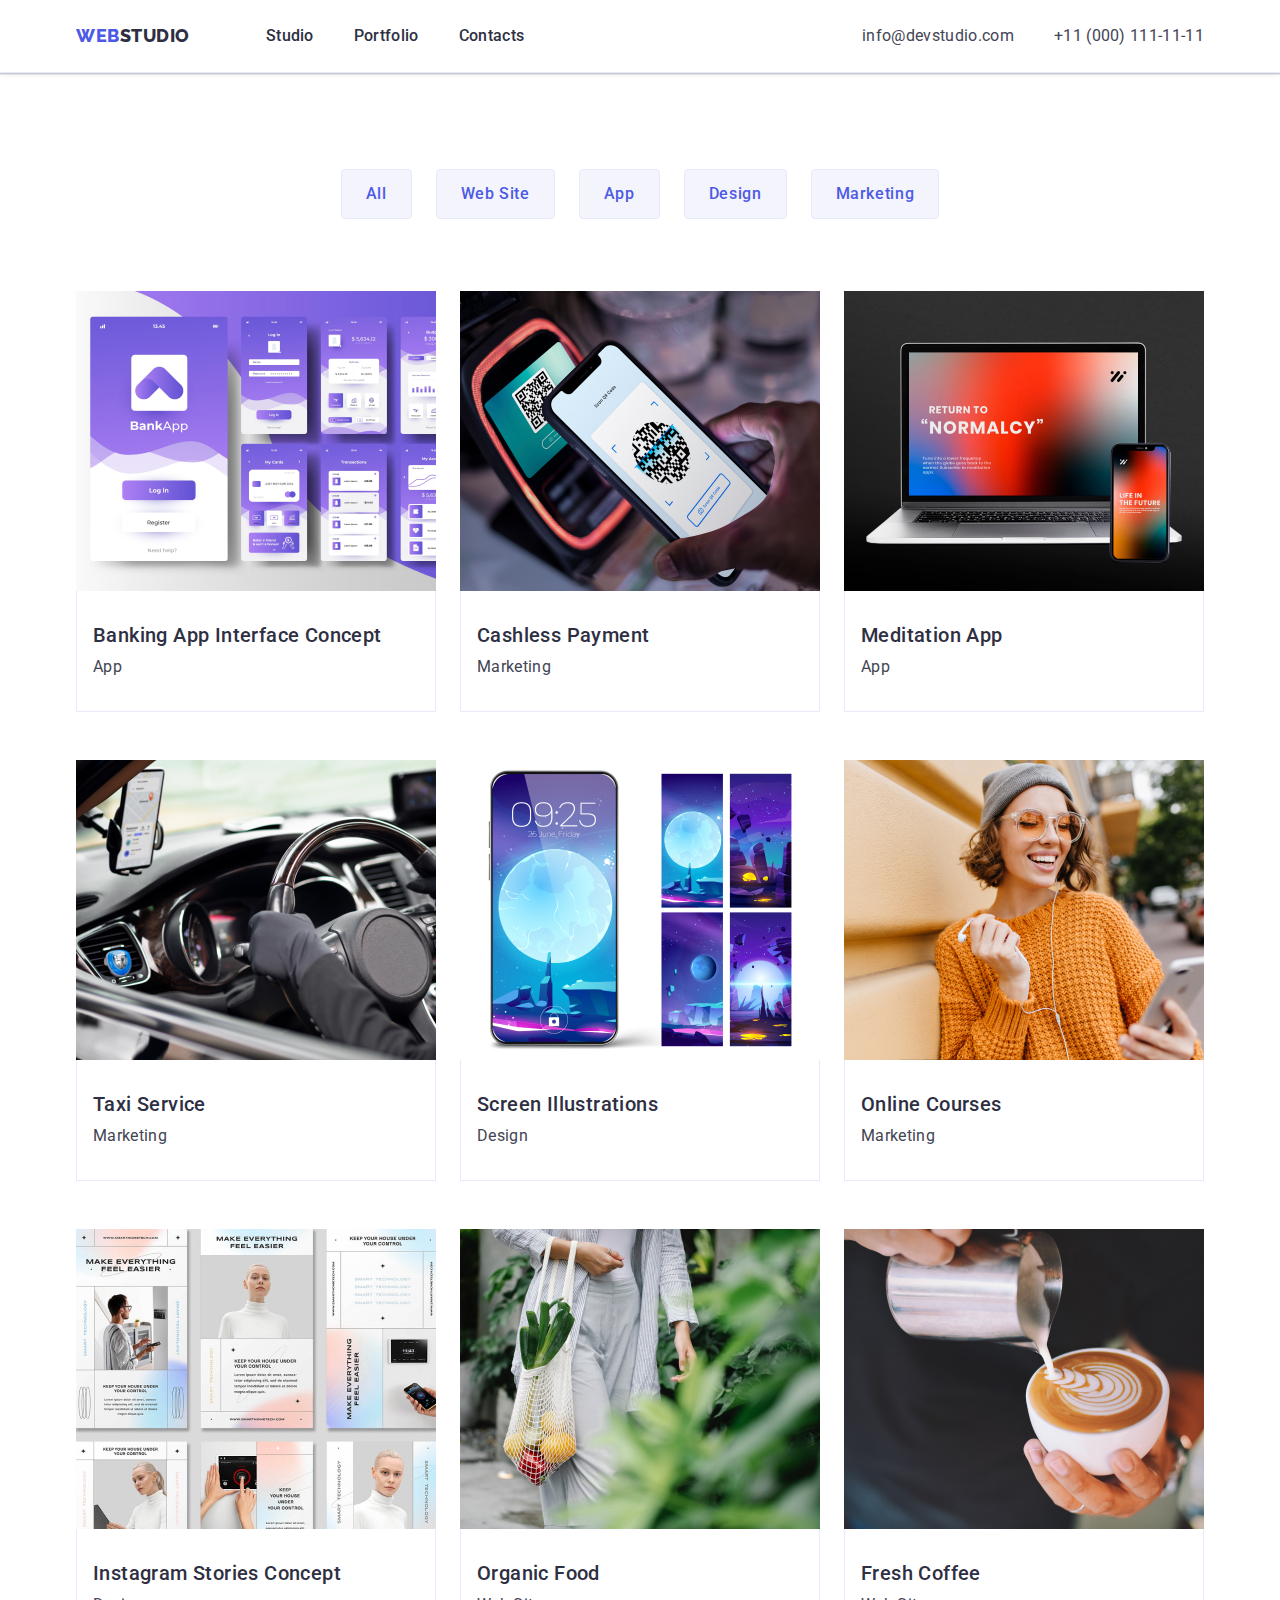
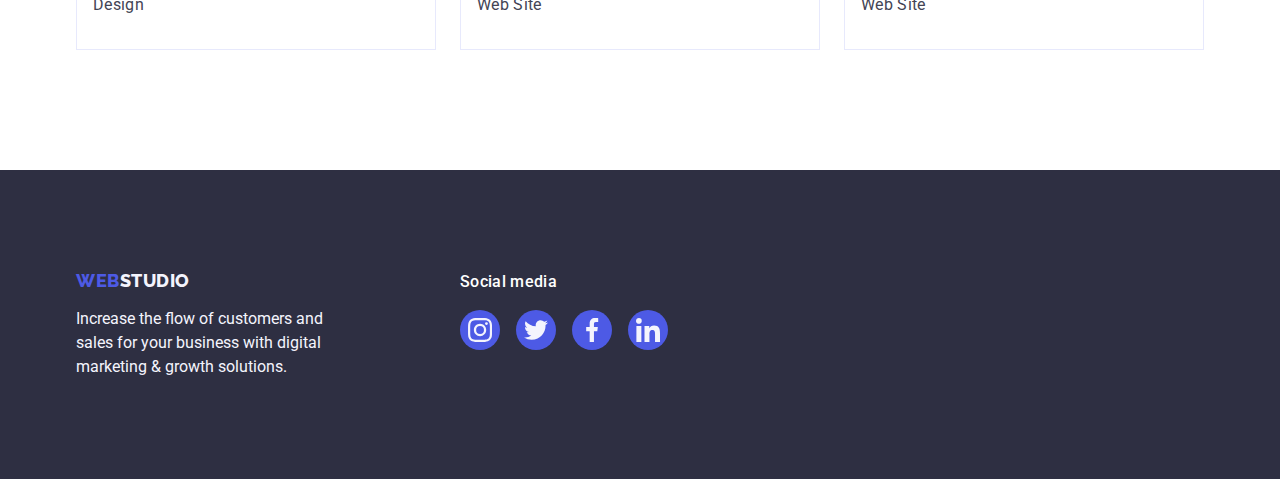
==== portfolio.html @ 81c011bb "Initial commit" ====
<!DOCTYPE html>
<html lang="en">
  <head>
    <meta charset="UTF-8" />
    <meta http-equiv="X-UA-Compatible" content="IE=edge" />
    <meta name="viewport" content="width=device-width, initial-scale=1.0" />
    <title>Document</title>
    <link rel="preconnect" href="https://fonts.googleapis.com" />
    <link rel="preconnect" href="https://fonts.gstatic.com" crossorigin />
    <link
      href="https://fonts.googleapis.com/css2?family=Raleway:wght@800&family=Roboto:wght@400;500;700;900&display=swap"
      rel="stylesheet"
    />
    <link
      rel="stylesheet"
      href="https://cdnjs.cloudflare.com/ajax/libs/modern-normalize/1.1.0/modern-normalize.min.css"
    />
    <link rel="stylesheet" href="./css/styles.css" />
  </head>
  <body>
    <!-- Header -->
    <header class="page-header">
      <div class="container page-header-container">
        <nav class="page-navigation">
          <!-- logo -->
          <a class="logo link logo-header" href="./index.html"
            >Web<span class="logo-studio-theme-light">Studio</span>
          </a>
          <!-- Navigation -->
          <ul class="menu list">
            <li class="menu-item">
              <a class="menu-link link" href="./index.html">Studio</a>
            </li>
            <li class="menu-item">
              <a class="menu-link link" href="./portfolio.html">Portfolio</a>
            </li>
            <li class="menu-item">
              <a class="menu-link link" href="">Contacts</a>
            </li>
          </ul>
        </nav>
        <!-- Contacts -->
        <address class="contacts">
          <ul class="contacts-list list">
            <li class="contacts-list-item">
              <a class="contact-link link" href="mailto:info@devstudio.com"
                >info@devstudio.com</a
              >
            </li>
            <li class="contacts-list-item">
              <a class="contact-link link" href="tel:+110001111111"
                >+11 (000) 111-11-11</a
              >
            </li>
          </ul>
        </address>
      </div>
    </header>
    <!-- Main -->
    <main>
      <section class="projects section">
        <div class="container project-container">
          <h1 class="visually-hidden">Portfolio</h1>
          <!-- project filter -->
          <ul class="project-filter-list list">
            <li class="project-filter-list-item">
              <button class="projects-filter-btn" type="button">All</button>
            </li>
            <li class="project-filter-list-item">
              <button class="projects-filter-btn" type="button">
                Web Site
              </button>
            </li>
            <li class="project-filter-list-item">
              <button class="projects-filter-btn" type="button">App</button>
            </li>
            <li class="project-filter-list-item">
              <button class="projects-filter-btn" type="button">Design</button>
            </li>
            <li class="project-filter-list-item">
              <button class="projects-filter-btn" type="button">
                Marketing
              </button>
            </li>
          </ul>
          <!-- project cards -->
          <ul class="project-list list">
            <li class="project-list-item">
              <a class="project-link link" href="">
                <img
                  class="project-img"
                  src="./images/portfolio/banking-app.jpg"
                  alt="Mobile banking interface"
                  width="360"
                />
                <div class="project-list-text-content">
                  <h2 class="project-title">Banking App Interface Concept</h2>
                  <p class="project-category">App</p>
                </div>
              </a>
            </li>
            <li class="project-list-item">
              <a class="project-link link" href="">
                <img
                  class="project-img"
                  src="./images/portfolio/cashless-payment.jpg"
                  alt="Phone with QR
              code scanner"
                  width="360"
                />
                <div class="project-list-text-content">
                  <h2 class="project-title">Cashless Payment</h2>
                  <p class="project-category">Marketing</p>
                </div>
              </a>
            </li>
            <li class="project-list-item">
              <a class="project-link link" href="">
                <img
                  class="project-img"
                  src="./images/portfolio/meditation-app.jpg"
                  alt="laptop and smartphone"
                  width="360"
                />
                <div class="project-list-text-content">
                  <h2 class="project-title">Meditation App</h2>
                  <p class="project-category">App</p>
                </div>
              </a>
            </li>
            <li class="project-list-item">
              <a class="project-link link" href="">
                <img
                  class="project-img"
                  src="./images/portfolio/taxi-service.jpg"
                  alt="Car salon and phone"
                  width="360"
                />
                <div class="project-list-text-content">
                  <h2 class="project-title">Taxi Service</h2>
                  <p class="project-category">Marketing</p>
                </div>
              </a>
            </li>
            <li class="project-list-item">
              <a class="project-link link" href="">
                <img
                  class="project-img"
                  src="./images/portfolio/screen-illustrations.jpg"
                  alt="Phone and Screen Wallpapers"
                  width="360"
                />
                <div class="project-list-text-content">
                  <h2 class="project-title">Screen Illustrations</h2>
                  <p class="project-category">Design</p>
                </div>
              </a>
            </li>
            <li class="project-list-item">
              <a class="project-link link" href="">
                <img
                  class="project-img"
                  src="./images/portfolio/online-courses.jpg"
                  alt="girl with a phone"
                  width="360"
                />
                <div class="project-list-text-content">
                  <h2 class="project-title">Online Courses</h2>
                  <p class="project-category">Marketing</p>
                </div>
              </a>
            </li>
            <li class="project-list-item">
              <a class="project-link link" href="">
                <img
                  class="project-img"
                  src="./images/portfolio/instagram-stories.jpg"
                  alt="Instagram story cards"
                  width="360"
                />
                <div class="project-list-text-content">
                  <h2 class="project-title">Instagram Stories Concept</h2>
                  <p class="project-category">Design</p>
                </div>
              </a>
            </li>
            <li class="project-list-item">
              <a class="project-link link" href="">
                <img
                  class="project-img"
                  src="./images/portfolio/organic-food.jpg"
                  alt="Bag of vegetables"
                  width="360"
                />
                <div class="project-list-text-content">
                  <h2 class="project-title">Organic Food</h2>
                  <p class="project-category">Web Site</p>
                </div>
              </a>
            </li>
            <li class="project-list-item">
              <a class="project-link link" href="">
                <img
                  class="project-img"
                  src="./images/portfolio/fresh-coffee.jpg"
                  alt="Cup of coffee"
                  width="360"
                />
                <div class="project-list-text-content">
                  <h2 class="project-title">Fresh Coffee</h2>
                  <p class="project-category">Web Site</p>
                </div>
              </a>
            </li>
          </ul>
        </div>
      </section>
    </main>
    <!-- Footer -->
    <footer class="footer">
      <div class="container footer-container">
        <div class="footer-container-logo">
          <a class="logo link footer-logo-link" href="./index.html"
            >Web<span class="logo-studio-theme-dark">Studio</span></a
          >
          <p class="footer-text">
            Increase the flow of customers and sales for your business with
            digital marketing & growth solutions.
          </p>
        </div>
        <div class="footer-container-social">
          <p class="footer-social-text">Social media</p>
          <ul class="social-list list footer-sosial-list">
            <li class="social-list-item">
              <a href="" class="social-list-link footer-social-list-link">
                <svg
                  class="social-list-icon"
                  aria-label="icon instagram"
                  width="24"
                  height="24"
                >
                  <use href="./images/icons.svg#icon-instagram"></use>
                </svg>
              </a>
            </li>
            <li class="social-list-item">
              <a href="" class="social-list-link footer-social-list-link">
                <svg
                  class="social-list-icon"
                  aria-label="icon twitter"
                  width="24"
                  height="24"
                >
                  <use href="./images/icons.svg#icon-twitter"></use>
                </svg>
              </a>
            </li>
            <li class="social-list-item">
              <a href="" class="social-list-link footer-social-list-link">
                <svg
                  class="social-list-icon"
                  aria-label="icon facebook"
                  width="24"
                  height="24"
                >
                  <use href="./images/icons.svg#icon-facebook"></use>
                </svg>
              </a>
            </li>
            <li class="social-list-item">
              <a href="" class="social-list-link footer-social-list-link">
                <svg
                  class="social-list-icon"
                  aria-label="icon linkedin"
                  width="24"
                  height="24"
                >
                  <use href="./images/icons.svg#icon-linkedin"></use>
                </svg>
              </a>
            </li>
          </ul>
        </div>
      </div>
    </footer>
  </body>
</html>
---- css/styles.css ----
:root{
    --main-font-family: 'Roboto',sans-serif;
    --secondary-font-family: 'Raleway', sans-serif;
    --primary-text-color:#434455;
    --secondary-text-color:#2E2F42;
    --third-text-color: #F4F4FD;
    --accent-color: #404BBF;
    --logo-color:#4D5AE5;
    --white-color: #FFFFFF;
    --btn-color:#4D5AE5;
    --border-color:#E7E9FC;
    --icon-color:#8E8F99;
    --line-height:1.5;
    --font-size-text:16px;
    --letter-spacing: 0.02em;
}

body{
    font-family: var(--main-font-family);
    color:var(--primary-text-color);
    background-color: var(--white-color);
}

.list {
    list-style: none;
}

.link {
    text-decoration: none;
    color: inherit;
}

button {
    cursor: pointer;
}

h1,
h2,
h3,
h4,
p {
    margin-top: 0;
    margin-bottom: 0;
}

ul{
    margin-top: 0;
    margin-bottom: 0;
    padding-left: 0;
}

img {
    display: block;
}

.container {
    width: 1158px;
    margin-left: auto;
    margin-right: auto;
    padding-left: 15px;
    padding-right: 15px;
}
.section {
    padding-top: 120px;
    padding-bottom: 120px;
}
/* Header */
.page-header {
    border-bottom: 1px solid var(--border-color);
    box-shadow: 0px 2px 1px rgba(46, 47, 66, 0.08), 0px 1px 1px rgba(46, 47, 66, 0.16), 0px 1px 6px rgba(46, 47, 66, 0.08);
}

.page-header-container {
    display: flex;
    align-items: center;
    justify-content: space-between;
}

.page-navigation {
    display: flex;
    align-items: center;
}

.menu,
.contacts-list {
    display: flex;
    gap: 40px;
}


.logo {
    font-family: var(--secondary-font-family);
    font-weight: 800;
    font-size: 18px;
    line-height: 1.17;
    letter-spacing: 0.03em;
    text-transform: uppercase;
    color: var(--logo-color);

}

.logo-header{
    margin-right: 76px;
}

.logo-studio-theme-dark{
    color: var(--third-text-color);
}

.logo-studio-theme-light{
    color: var(--secondary-text-color);
}

.menu-link{
    font-weight: 500;
    font-size: var(--font-size-text);
    line-height: var(--line-height);
    letter-spacing: var(--letter-spacing);
    color: var(--secondary-text-color);
    padding: 24px 0;
    display: block;
}

.contacts{
    font-style: normal;
    font-size: var(--font-size-text);
    line-height: var(--line-height);
    letter-spacing: var(--letter-spacing);
}

.menu-link:hover,
.menu-link:focus,
.contact-link:hover,
.contact-link:focus{
    color: var(--accent-color);
}



/* main */
.hero{
    background-color: var(--secondary-text-color);
    padding: 188px 0;
    background-image: linear-gradient(rgba(46, 47, 66, 0.7), rgba(46, 47, 66, 0.7)),
            url('../images/hero/bg.jpg');
    background-size: cover;
    background-repeat: no-repeat;
    background-position: center;
    max-width: 1440px;
    margin: 0 auto;
}


.main-title{
    font-weight: 700;
    font-size: 56px;
    line-height: 1.07;
    text-align: center;
    margin: 0 auto 48px;
    color: var(--white-color);
    letter-spacing: var(--letter-spacing);
    max-width: 496px;
}
.modal-open-btn{
    min-width: 169px;
    padding: 16px 32px;
    display: block;
    margin: auto;
    border: none;
    border-radius: 4px;
    box-shadow: 0px 4px 4px rgba(0, 0, 0, 0.15);
    background-color: var(--btn-color);
    font-weight: 500;
    font-size: var(--font-size-text);
    line-height: var(--line-height);
    letter-spacing: 0.04em;
    color: var(--white-color);


}
.modal-open-btn:hover,
.modal-open-btn:focus{
    background-color: var(--accent-color);
}

.section-title{
    font-weight: 700;
    font-size: 36px;
    line-height: 1.11;
    color: var(--secondary-text-color);
    text-align: center;
    text-transform: capitalize;
    letter-spacing: var(--letter-spacing);
    margin-bottom: 72px;
}

/* section-advantages */
.visually-hidden {
    position: absolute;
    width: 1px;
    height: 1px;
    margin: -1px;
    border: 0;
    padding: 0;
    white-space: nowrap;
    clip-path: inset(100%);
    clip: rect(0 0 0 0);
    overflow: hidden;
}

.container-advantages-list-icon{
    display: flex;
    align-items: center;
    justify-content: center;
    height: 112px;
    background-color: var(--third-text-color);
    border-radius: 4px;
    margin-bottom: 8px;
}
.advantages-list{
    display: flex;
    gap: 24px;
}
.advantages-list-item{
    width: calc((100% - 72px) / 4);
}

.advantages-list-title{
    font-weight: 500;
    font-size: 20px;
    line-height: 1.2;
    color: var(--secondary-text-color);
    letter-spacing: var(--letter-spacing);
    margin-bottom: 8px;
}
.advantages-list-text{
    font-size: var(--font-size-text);
    line-height: var(--line-height);
    letter-spacing: var(--letter-spacing);
}
/* section services */
.services{
    padding-top: 0;
}
.services-list{
    display: flex;
    gap: 24px;
}
.services-list-item{
    width: calc((100% - 48px) / 3);
}

/* section-team */
.team{
    background-color: var(--third-text-color);
}
.team-list{
    display: flex;
    gap: 24px;
}
.team-list-item{
    width: calc((100% - 72px) / 4);
}
.team-list-text-content{
    padding: 32px 0;
}
.team-list-item{
    background-color: var(--white-color);
    box-shadow: 0px 1px 6px rgba(46, 47, 66, 0.08), 0px 1px 1px rgba(46, 47, 66, 0.16), 0px 2px 1px rgba(46, 47, 66, 0.08);
    border-radius: 0px 0px 4px 4px;
}
.team-list-name{
    font-weight: 500;
    font-size: 20px;
    line-height: 1.2;
    color: var(--secondary-text-color);
    text-align: center;
    letter-spacing: var(--letter-spacing);
    margin-bottom: 8px;
}

.team-list-position{
    font-size: var(--font-size-text);
    line-height: var(--line-height);
    text-align: center;
    letter-spacing: var(--letter-spacing);
    margin-bottom: 8px;
}
.social-list {
    display: flex;
    justify-content: center;
    gap: 24px;
}

.social-list-link {
    display: flex;
    justify-content: center;
    align-items: center;
    width: 40px;
    height: 40px;
    border-radius: 50%;
    background-color: var(--logo-color);
}
.social-list-icon{
    fill: var(--third-text-color);
}
.team-social-list-link:hover ,
.team-social-list-link:focus  {
    background-color: var(--accent-color);
}

/* section cusromers */
.customers-title{
    line-height: 1.1;
}
.customers-list {
    display: flex;
    justify-content: center;
    gap: 24px;
}

.customers-list-link{
    display: flex;
    justify-content: center;
    align-items: center;
    height: 88px;
    border-radius: 4px;
    border: 1px solid var(--icon-color);
    color: var(--icon-color);
}
.customers-list-item{
    width: calc((100% - 120px) / 6);
}
.customers-list-link:hover ,
.customers-list-link:focus  {
    border-color: var(--accent-color);
}
.customers-list-link:hover ,
.customers-list-link:focus {
    color: var(--accent-color);

}
.customers-list-icon{
    fill: currentColor;
}
/* footer */
.footer-container{
    display: flex;
    align-items: baseline;
}
.footer-container-logo{
    margin-right: 120px;
}
.footer{
    background-color: var(--secondary-text-color);
    padding-top: 100px;
    padding-bottom: 100px;
}
.footer-logo-link{
    margin-bottom: 16px;
    display: inline-block;
}

.footer-text{
    font-size: var(--font-size-text);
    line-height: var(--line-height);
    color: var(--third-text-color);
    max-width: 264px;
}
.footer-social-text{
    font-weight: 500;
    font-size: var(--font-size-text);
    line-height: var(--line-height);
    letter-spacing: var(--letter-spacing);
    color: var(--white-color);
    margin-bottom: 16px;
}
.footer-sosial-list{
    gap:16px;
}
.footer-social-list-link:hover,
.footer-social-list-link:focus {
    background-color: #31D0AA;
}
/* portfolio */
.projects {
    padding-top: 96px;
}

.project-filter-list {
    display: flex;
    gap: 24px;
    justify-content: center;
    margin-bottom: 72px;
}

.projects-filter-btn{
    min-width: 70px;
    padding: 12px 24px;
    border: 1px solid var(--border-color);
    border-radius: 4px;
    background-color: var(--third-text-color);
    font-weight: 500;
    font-size: 16px;
    line-height: var(--line-height);
    text-align: center;
    letter-spacing: 0.04em;
    color: var(--btn-color);
}

.projects-filter-btn:hover,
.projects-filter-btn:focus {
    background-color: var(--accent-color);
    color: var(--white-color);
    box-shadow: 0px 3px 1px rgba(0, 0, 0, 0.1), 0px 2px 1px rgba(0, 0, 0, 0.08), 0px 2px 2px rgba(0, 0, 0, 0.12);
    border-color: transparent;
}
.project-link{
    display: block;
}


.project-link:hover,
.project-link:focus{
    box-shadow: 0px 1px 6px rgba(46, 47, 66, 0.08), 0px 1px 1px rgba(46, 47, 66, 0.16), 0px 2px 1px rgba(46, 47, 66, 0.08);
}

.project-list{
    display: flex;
    flex-wrap: wrap;
    align-content: stretch;
    gap: 48px 24px;
}
.project-list-text-content{
    padding: 32px 16px;
    border: 1px solid var(--border-color);
    border-top: none;
}
.project-list-item{
    width: calc((100% - 48px) / 3);
}
.project-title {
    font-weight: 500;
    font-size: 20px;
    line-height: 1.2;
    color: var(--secondary-text-color);
    letter-spacing: var(--letter-spacing);
    margin-bottom: 8px;
}

.project-category{
    font-size: 16px;
    line-height: var(--line-height);
    letter-spacing: var(--letter-spacing);
}
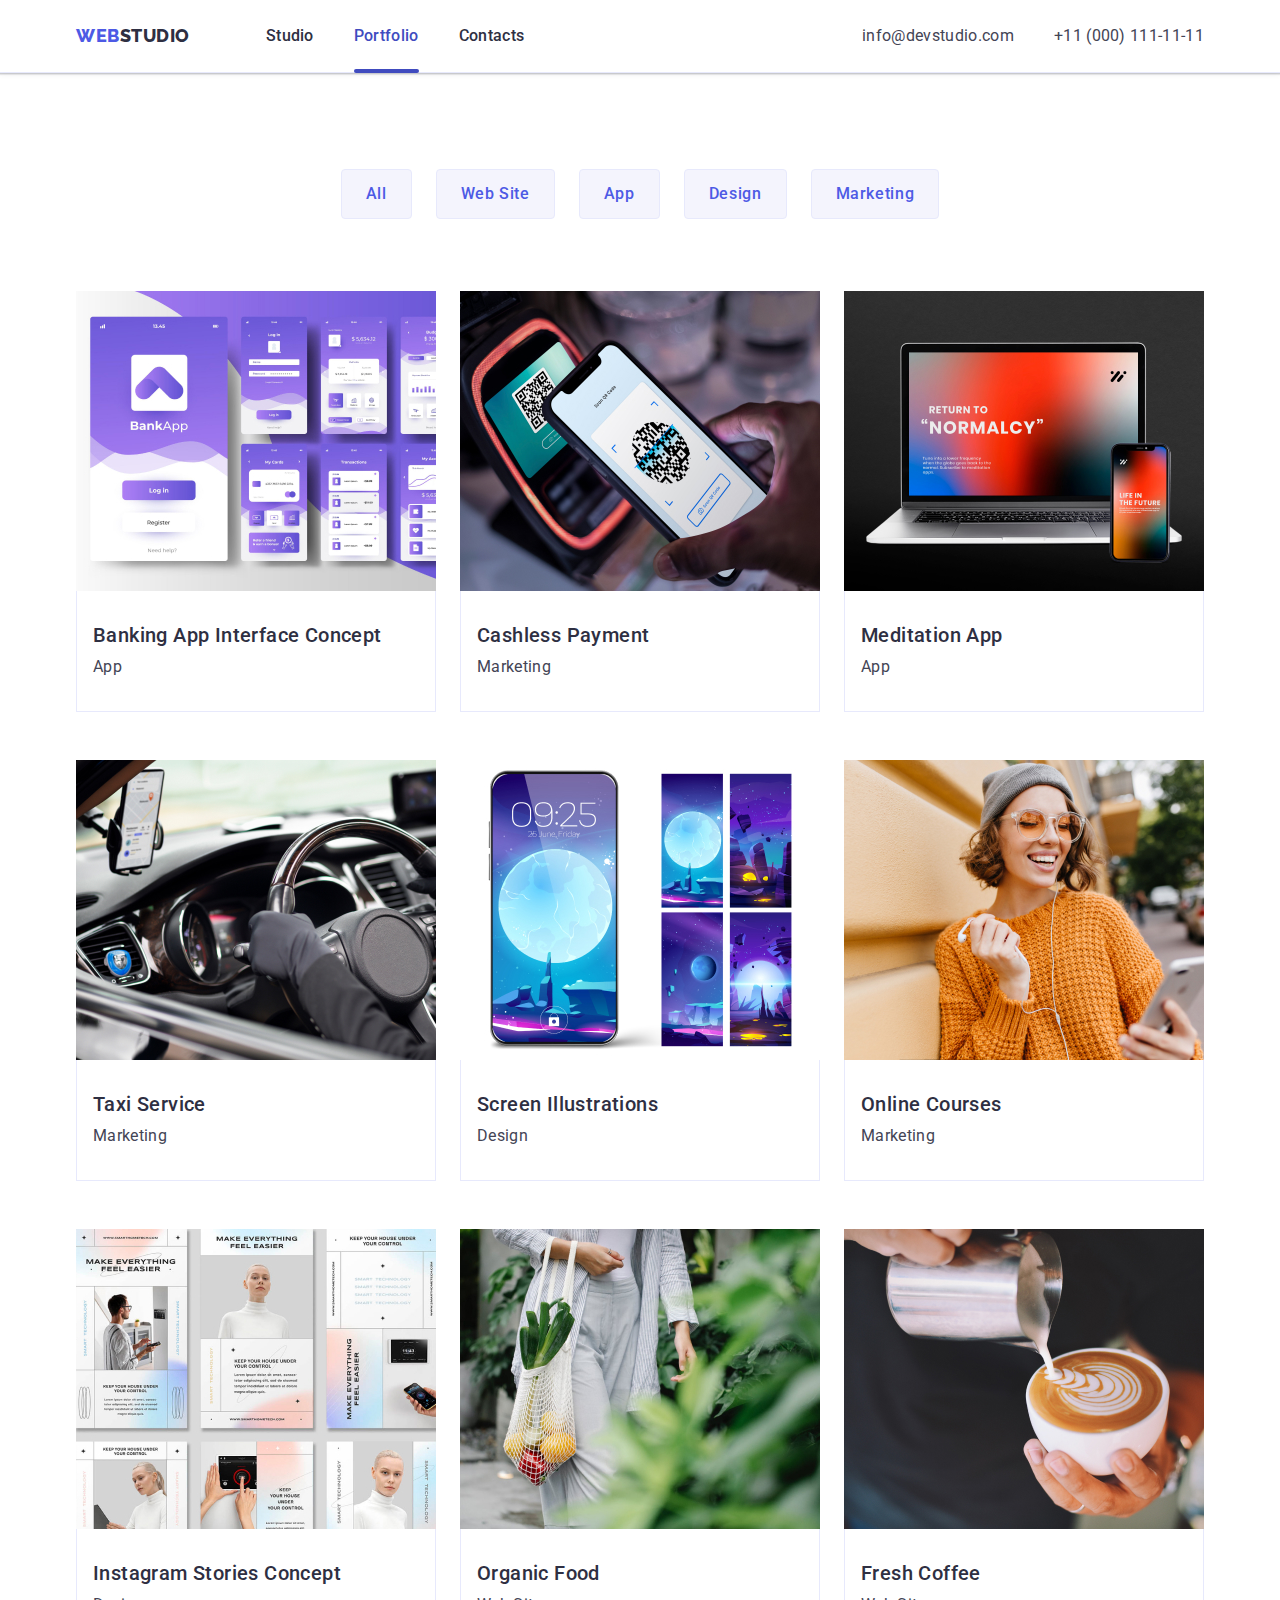
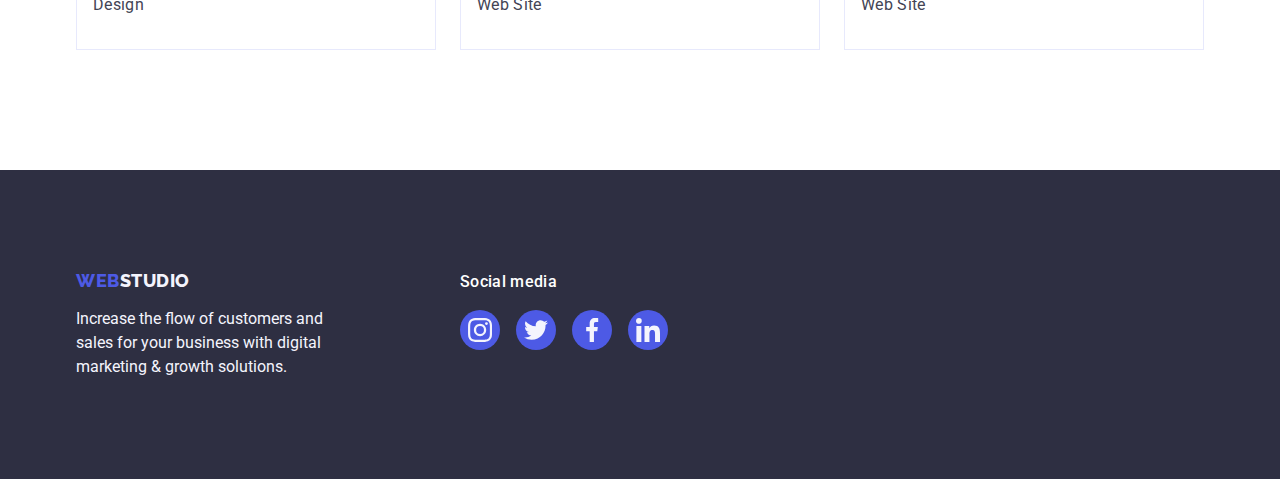
==== commit 7e7b63a4: "Updated styles" ====
--- a/portfolio.html
+++ b/portfolio.html
@@ -32,7 +32,9 @@
               <a class="menu-link link" href="./index.html">Studio</a>
             </li>
             <li class="menu-item">
-              <a class="menu-link link" href="./portfolio.html">Portfolio</a>
+              <a class="menu-link link current" href="./portfolio.html"
+                >Portfolio</a
+              >
             </li>
             <li class="menu-item">
               <a class="menu-link link" href="">Contacts</a>
@@ -87,12 +89,19 @@
           <ul class="project-list list">
             <li class="project-list-item">
               <a class="project-link link" href="">
-                <img
-                  class="project-img"
-                  src="./images/portfolio/banking-app.jpg"
-                  alt="Mobile banking interface"
-                  width="360"
-                />
+                <div class="project-list-img-wrapper">
+                  <img
+                    class="project-img"
+                    src="./images/portfolio/banking-app.jpg"
+                    alt="Mobile banking interface"
+                    width="360"
+                  />
+                  <p class="overlay">
+                    14 Stylish and User-Friendly App Design Concepts · Task
+                    Manager App · Calorie Tracker App · Exotic Fruit Ecommerce
+                    App · Cloud Storage App
+                  </p>
+                </div>
                 <div class="project-list-text-content">
                   <h2 class="project-title">Banking App Interface Concept</h2>
                   <p class="project-category">App</p>
@@ -101,13 +110,20 @@
             </li>
             <li class="project-list-item">
               <a class="project-link link" href="">
-                <img
-                  class="project-img"
-                  src="./images/portfolio/cashless-payment.jpg"
-                  alt="Phone with QR
+                <div class="project-list-img-wrapper">
+                  <img
+                    class="project-img"
+                    src="./images/portfolio/cashless-payment.jpg"
+                    alt="Phone with QR
               code scanner"
-                  width="360"
-                />
+                    width="360"
+                  />
+                  <p class="overlay">
+                    14 Stylish and User-Friendly App Design Concepts · Task
+                    Manager App · Calorie Tracker App · Exotic Fruit Ecommerce
+                    App · Cloud Storage App
+                  </p>
+                </div>
                 <div class="project-list-text-content">
                   <h2 class="project-title">Cashless Payment</h2>
                   <p class="project-category">Marketing</p>
@@ -116,12 +132,19 @@
             </li>
             <li class="project-list-item">
               <a class="project-link link" href="">
-                <img
-                  class="project-img"
-                  src="./images/portfolio/meditation-app.jpg"
-                  alt="laptop and smartphone"
-                  width="360"
-                />
+                <div class="project-list-img-wrapper">
+                  <img
+                    class="project-img"
+                    src="./images/portfolio/meditation-app.jpg"
+                    alt="laptop and smartphone"
+                    width="360"
+                  />
+                  <p class="overlay">
+                    14 Stylish and User-Friendly App Design Concepts · Task
+                    Manager App · Calorie Tracker App · Exotic Fruit Ecommerce
+                    App · Cloud Storage App
+                  </p>
+                </div>
                 <div class="project-list-text-content">
                   <h2 class="project-title">Meditation App</h2>
                   <p class="project-category">App</p>
@@ -130,12 +153,19 @@
             </li>
             <li class="project-list-item">
               <a class="project-link link" href="">
-                <img
-                  class="project-img"
-                  src="./images/portfolio/taxi-service.jpg"
-                  alt="Car salon and phone"
-                  width="360"
-                />
+                <div class="project-list-img-wrapper">
+                  <img
+                    class="project-img"
+                    src="./images/portfolio/taxi-service.jpg"
+                    alt="Car salon and phone"
+                    width="360"
+                  />
+                  <p class="overlay">
+                    14 Stylish and User-Friendly App Design Concepts · Task
+                    Manager App · Calorie Tracker App · Exotic Fruit Ecommerce
+                    App · Cloud Storage App
+                  </p>
+                </div>
                 <div class="project-list-text-content">
                   <h2 class="project-title">Taxi Service</h2>
                   <p class="project-category">Marketing</p>
@@ -144,12 +174,19 @@
             </li>
             <li class="project-list-item">
               <a class="project-link link" href="">
-                <img
-                  class="project-img"
-                  src="./images/portfolio/screen-illustrations.jpg"
-                  alt="Phone and Screen Wallpapers"
-                  width="360"
-                />
+                <div class="project-list-img-wrapper">
+                  <img
+                    class="project-img"
+                    src="./images/portfolio/screen-illustrations.jpg"
+                    alt="Phone and Screen Wallpapers"
+                    width="360"
+                  />
+                  <p class="overlay">
+                    14 Stylish and User-Friendly App Design Concepts · Task
+                    Manager App · Calorie Tracker App · Exotic Fruit Ecommerce
+                    App · Cloud Storage App
+                  </p>
+                </div>
                 <div class="project-list-text-content">
                   <h2 class="project-title">Screen Illustrations</h2>
                   <p class="project-category">Design</p>
@@ -158,12 +195,19 @@
             </li>
             <li class="project-list-item">
               <a class="project-link link" href="">
-                <img
-                  class="project-img"
-                  src="./images/portfolio/online-courses.jpg"
-                  alt="girl with a phone"
-                  width="360"
-                />
+                <div class="project-list-img-wrapper">
+                  <img
+                    class="project-img"
+                    src="./images/portfolio/online-courses.jpg"
+                    alt="girl with a phone"
+                    width="360"
+                  />
+                  <p class="overlay">
+                    14 Stylish and User-Friendly App Design Concepts · Task
+                    Manager App · Calorie Tracker App · Exotic Fruit Ecommerce
+                    App · Cloud Storage App
+                  </p>
+                </div>
                 <div class="project-list-text-content">
                   <h2 class="project-title">Online Courses</h2>
                   <p class="project-category">Marketing</p>
@@ -172,12 +216,19 @@
             </li>
             <li class="project-list-item">
               <a class="project-link link" href="">
-                <img
-                  class="project-img"
-                  src="./images/portfolio/instagram-stories.jpg"
-                  alt="Instagram story cards"
-                  width="360"
-                />
+                <div class="project-list-img-wrapper">
+                  <img
+                    class="project-img"
+                    src="./images/portfolio/instagram-stories.jpg"
+                    alt="Instagram story cards"
+                    width="360"
+                  />
+                  <p class="overlay">
+                    14 Stylish and User-Friendly App Design Concepts · Task
+                    Manager App · Calorie Tracker App · Exotic Fruit Ecommerce
+                    App · Cloud Storage App
+                  </p>
+                </div>
                 <div class="project-list-text-content">
                   <h2 class="project-title">Instagram Stories Concept</h2>
                   <p class="project-category">Design</p>
@@ -186,12 +237,19 @@
             </li>
             <li class="project-list-item">
               <a class="project-link link" href="">
-                <img
-                  class="project-img"
-                  src="./images/portfolio/organic-food.jpg"
-                  alt="Bag of vegetables"
-                  width="360"
-                />
+                <div class="project-list-img-wrapper">
+                  <img
+                    class="project-img"
+                    src="./images/portfolio/organic-food.jpg"
+                    alt="Bag of vegetables"
+                    width="360"
+                  />
+                  <p class="overlay">
+                    14 Stylish and User-Friendly App Design Concepts · Task
+                    Manager App · Calorie Tracker App · Exotic Fruit Ecommerce
+                    App · Cloud Storage App
+                  </p>
+                </div>
                 <div class="project-list-text-content">
                   <h2 class="project-title">Organic Food</h2>
                   <p class="project-category">Web Site</p>
@@ -200,12 +258,19 @@
             </li>
             <li class="project-list-item">
               <a class="project-link link" href="">
-                <img
-                  class="project-img"
-                  src="./images/portfolio/fresh-coffee.jpg"
-                  alt="Cup of coffee"
-                  width="360"
-                />
+                <div class="project-list-img-wrapper">
+                  <img
+                    class="project-img"
+                    src="./images/portfolio/fresh-coffee.jpg"
+                    alt="Cup of coffee"
+                    width="360"
+                  />
+                  <p class="overlay">
+                    14 Stylish and User-Friendly App Design Concepts · Task
+                    Manager App · Calorie Tracker App · Exotic Fruit Ecommerce
+                    App · Cloud Storage App
+                  </p>
+                </div>
                 <div class="project-list-text-content">
                   <h2 class="project-title">Fresh Coffee</h2>
                   <p class="project-category">Web Site</p>
--- a/css/styles.css
+++ b/css/styles.css
@@ -13,6 +13,7 @@
     --line-height:1.5;
     --font-size-text:16px;
     --letter-spacing: 0.02em;
+    --transition-duration-and-func: 250ms cubic-bezier(0.4, 0, 0.2, 1);
 }
 
 body{
@@ -119,13 +120,35 @@
     color: var(--secondary-text-color);
     padding: 24px 0;
     display: block;
-}
+    transition: color var(--transition-duration-and-func);
+
+}
+.current{
+    color: var(--accent-color);
+    position: relative;
+}
+
+.current::after{
+    content: '';
+    position: absolute;
+    left: 0;
+    width: 100%;
+    height: 4px;
+    background-color: var(--accent-color);
+    bottom: -1px;
+    border-radius: 2px;
+}
+
 
 .contacts{
     font-style: normal;
     font-size: var(--font-size-text);
     line-height: var(--line-height);
     letter-spacing: var(--letter-spacing);
+  
+}
+.contact-link{
+    transition: color var(--transition-duration-and-func);
 }
 
 .menu-link:hover,
@@ -176,7 +199,7 @@
     letter-spacing: 0.04em;
     color: var(--white-color);
 
-
+    transition: background-color var(--transition-duration-and-func);
 }
 .modal-open-btn:hover,
 .modal-open-btn:focus{
@@ -300,10 +323,12 @@
     height: 40px;
     border-radius: 50%;
     background-color: var(--logo-color);
+    transition: background-color var(--transition-duration-and-func);
 }
 .social-list-icon{
     fill: var(--third-text-color);
 }
+
 .team-social-list-link:hover ,
 .team-social-list-link:focus  {
     background-color: var(--accent-color);
@@ -327,6 +352,9 @@
     border-radius: 4px;
     border: 1px solid var(--icon-color);
     color: var(--icon-color);
+    transition: border-color var(--transition-duration-and-func),
+    color var(--transition-duration-and-func);
+
 }
 .customers-list-item{
     width: calc((100% - 120px) / 6);
@@ -334,12 +362,9 @@
 .customers-list-link:hover ,
 .customers-list-link:focus  {
     border-color: var(--accent-color);
-}
-.customers-list-link:hover ,
-.customers-list-link:focus {
     color: var(--accent-color);
-
-}
+}
+
 .customers-list-icon{
     fill: currentColor;
 }
@@ -382,6 +407,68 @@
 .footer-social-list-link:focus {
     background-color: #31D0AA;
 }
+/* modal */
+.backdrop {
+    position: fixed;
+    top: 0;
+    left: 0;
+    width: 100%;
+    height: 100%;
+    background-color: rgba(46, 47, 66, 0.4);
+    opacity: 1;
+    visibility: visible;
+    pointer-events: auto;
+
+    transition: opacity var(--transition-duration-and-func), visibility var(--transition-duration-and-func);
+}
+
+.modal {
+    position: absolute;
+    top: 50%;
+    left: 50%;
+    transform: translate(-50%, -50%);
+    width: 408px;
+    min-height: 584px;
+    background-color: #FCFCFC;
+    box-shadow: 0px 1px 1px rgba(0, 0, 0, 0.14), 0px 1px 3px rgba(0, 0, 0, 0.12), 0px 2px 1px rgba(0, 0, 0, 0.2);
+    border-radius: 4px;
+    transition: transform var(--transition-duration-and-func);
+}
+
+.modal-close-btn {
+    position: absolute;
+    top: 24px;
+    right: 24px;
+    display: flex;
+    align-items: center;
+    justify-content: center;
+    width: 24px;
+    height: 24px;
+    padding: 0;
+    background-color: var(--border-color);
+    border: 1px solid rgba(0, 0, 0, 0.1);
+    border-radius: 50%;
+    transition: background-color var(--transition-duration-and-func),
+    border var(--transition-duration-and-func);
+    
+}
+.modal-close-btn:hover,
+.modal-close-btn:focus {
+    background-color: var(--accent-color);
+    border: none;
+    fill: var(--white-color);
+}
+.modal-close-icon{
+    transition:fill var(--transition-duration-and-func);
+}
+
+.is-hidden {
+    opacity: 0;
+    visibility: hidden;
+    pointer-events: none;
+}
+
+
 /* portfolio */
 .projects {
     padding-top: 96px;
@@ -406,6 +493,10 @@
     text-align: center;
     letter-spacing: 0.04em;
     color: var(--btn-color);
+    transition: background-color var(--transition-duration-and-func),
+        color var(--transition-duration-and-func),
+        box-shadow var(--transition-duration-and-func),
+        border-color var(--transition-duration-and-func);
 }
 
 .projects-filter-btn:hover,
@@ -417,6 +508,7 @@
 }
 .project-link{
     display: block;
+    transition: box-shadow var(--transition-duration-and-func);
 }
 
 
@@ -452,4 +544,30 @@
     font-size: 16px;
     line-height: var(--line-height);
     letter-spacing: var(--letter-spacing);
+}
+.project-list-img-wrapper {
+    position: relative;
+    overflow: hidden;
+}
+.overlay {
+    position: absolute;
+    top: 0;
+    left: 0;
+    width: 100%;
+    height: 100%;
+    padding: 40px 32px;
+    font-size: var(--font-size-text);
+    line-height: var(--line-height);
+    letter-spacing: var(--letter-spacing);
+    background-color: var(--logo-color);
+    color: var(--third-text-color);
+    overflow: auto;
+    transform: translateY(100%);
+
+    transition: transform var(--transition-duration-and-func);
+}
+
+.project-link:hover .overlay,
+.project-link:focus .overlay {
+    transform: translateY(0%);
 }